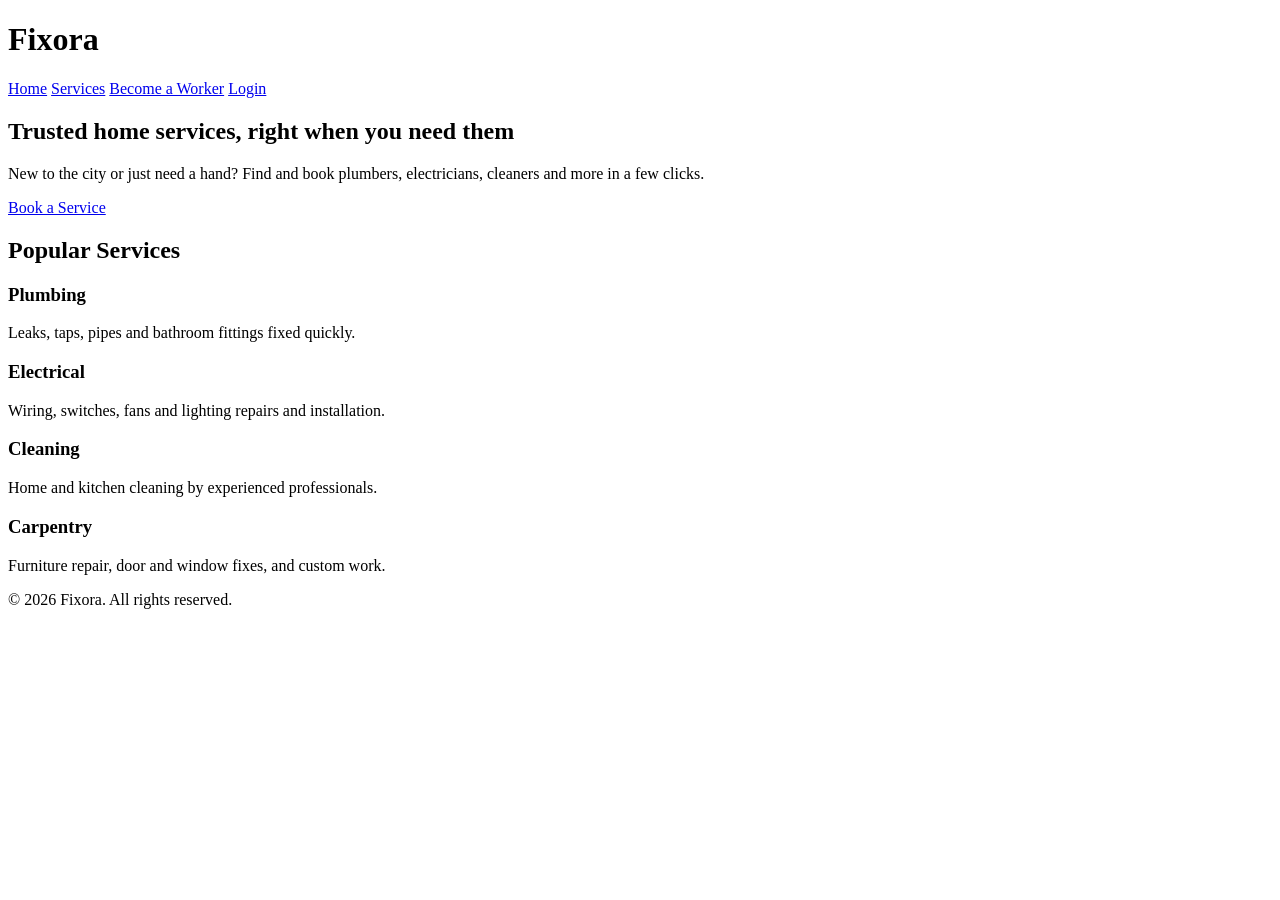
==== frontend/index.html @ 50bfd3d8 "Created Homepage Structure" ====
<!DOCTYPE html>
<html lang="en">
<head>
  <meta charset="UTF-8">
  <meta name="viewport" content="width=device-width, initial-scale=1.0">
  <title>Fixora - Home Services Made Easy</title>
  <link rel="stylesheet" href="style.css">
</head>
<body>

  <!-- Header and navigation -->
  <header>
    <h1 class="logo">Fixora</h1>
    <nav>
      <a href="#">Home</a>
      <a href="#services">Services</a>
      <a href="#">Become a Worker</a>
      <a href="#">Login</a>
    </nav>
  </header>

  <!-- Hero section -->
  <section class="hero">
    <h2>Trusted home services, right when you need them</h2>
    <p>New to the city or just need a hand? Find and book plumbers, electricians, cleaners and more in a few clicks.</p>
    <a href="#services" class="btn">Book a Service</a>
  </section>

  <!-- Popular services -->
  <section class="services" id="services">
    <h2>Popular Services</h2>
    <div class="service-list">
      <div class="service-card">
        <h3>Plumbing</h3>
        <p>Leaks, taps, pipes and bathroom fittings fixed quickly.</p>
      </div>
      <div class="service-card">
        <h3>Electrical</h3>
        <p>Wiring, switches, fans and lighting repairs and installation.</p>
      </div>
      <div class="service-card">
        <h3>Cleaning</h3>
        <p>Home and kitchen cleaning by experienced professionals.</p>
      </div>
      <div class="service-card">
        <h3>Carpentry</h3>
        <p>Furniture repair, door and window fixes, and custom work.</p>
      </div>
    </div>
  </section>

  <!-- Footer -->
  <footer>
    <p>&copy; 2026 Fixora. All rights reserved.</p>
  </footer>

  <script src="script.js"></script>
</body>
</html>
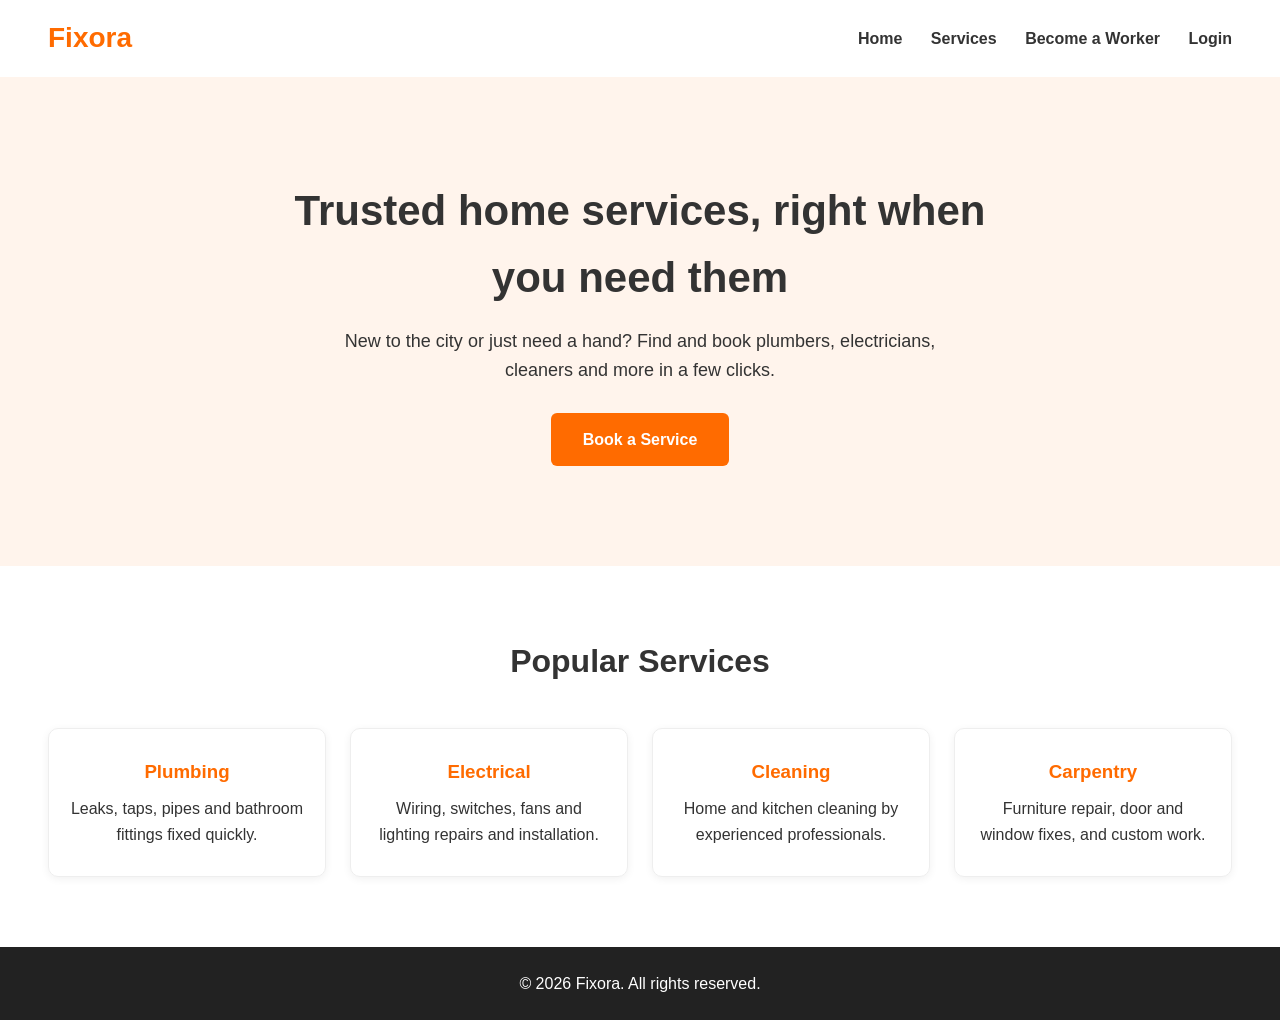
==== commit 98ec7683: "Added Service pages" ====
--- a/frontend/index.html
+++ b/frontend/index.html
@@ -12,8 +12,8 @@
   <header>
     <h1 class="logo">Fixora</h1>
     <nav>
-      <a href="#">Home</a>
-      <a href="#services">Services</a>
+      <a href="index.html">Home</a>
+      <a href="services.html">Services</a>
       <a href="#">Become a Worker</a>
       <a href="#">Login</a>
     </nav>
--- a/frontend/style.css
+++ b/frontend/style.css
@@ -0,0 +1,159 @@
+/* ---------- Base styles ---------- */
+* {
+  margin: 0;
+  padding: 0;
+  box-sizing: border-box;
+}
+
+body {
+  font-family: Arial, Helvetica, sans-serif;
+  line-height: 1.6;
+  color: #333;
+}
+
+a {
+  text-decoration: none;
+}
+
+/* ---------- Header and navigation ---------- */
+header {
+  display: flex;
+  justify-content: space-between;
+  align-items: center;
+  padding: 16px 48px;
+  background-color: #ffffff;
+  box-shadow: 0 2px 6px rgba(0, 0, 0, 0.1);
+}
+
+.logo {
+  font-size: 28px;
+  color: #ff6b00;
+}
+
+nav a {
+  margin-left: 24px;
+  color: #333;
+  font-weight: bold;
+}
+
+nav a:hover {
+  color: #ff6b00;
+}
+
+/* ---------- Hero section ---------- */
+.hero {
+  text-align: center;
+  padding: 100px 20px;
+  background-color: #fff4ec;
+}
+
+.hero h2 {
+  font-size: 42px;
+  max-width: 700px;
+  margin: 0 auto 16px;
+}
+
+.hero p {
+  font-size: 18px;
+  max-width: 600px;
+  margin: 0 auto 28px;
+}
+
+.btn {
+  display: inline-block;
+  padding: 14px 32px;
+  background-color: #ff6b00;
+  color: #ffffff;
+  font-weight: bold;
+  border-radius: 6px;
+}
+
+.btn:hover {
+  background-color: #e05f00;
+}
+
+/* ---------- Popular services ---------- */
+.services {
+  padding: 70px 48px;
+  text-align: center;
+}
+
+.services h2 {
+  font-size: 32px;
+  margin-bottom: 40px;
+}
+
+.service-list {
+  display: grid;
+  grid-template-columns: repeat(4, 1fr);
+  gap: 24px;
+}
+
+.service-card {
+  padding: 28px 20px;
+  border: 1px solid #eee;
+  border-radius: 10px;
+  box-shadow: 0 2px 8px rgba(0, 0, 0, 0.06);
+}
+
+.service-card h3 {
+  margin-bottom: 10px;
+  color: #ff6b00;
+}
+
+/* ---------- Footer ---------- */
+footer {
+  text-align: center;
+  padding: 24px;
+  background-color: #222;
+  color: #ffffff;
+}
+
+/* ---------- Page title (inner pages) ---------- */
+.page-title {
+  text-align: center;
+  padding: 60px 20px 10px;
+  background-color: #fff4ec;
+}
+
+.page-title h2 {
+  font-size: 36px;
+  margin-bottom: 8px;
+}
+
+/* ---------- Responsive: tablets ---------- */
+@media (max-width: 900px) {
+  .service-list {
+    grid-template-columns: repeat(2, 1fr);
+  }
+}
+
+/* ---------- Responsive: phones ---------- */
+@media (max-width: 600px) {
+  header {
+    flex-direction: column;
+    padding: 16px 20px;
+    gap: 10px;
+  }
+
+  nav a {
+    margin: 0 10px;
+    font-size: 14px;
+  }
+
+  .hero {
+    padding: 60px 20px;
+  }
+
+  .hero h2 {
+    font-size: 30px;
+  }
+
+  .services {
+    padding: 50px 20px;
+  }
+
+  .service-list {
+    grid-template-columns: 1fr;
+  }
+}
